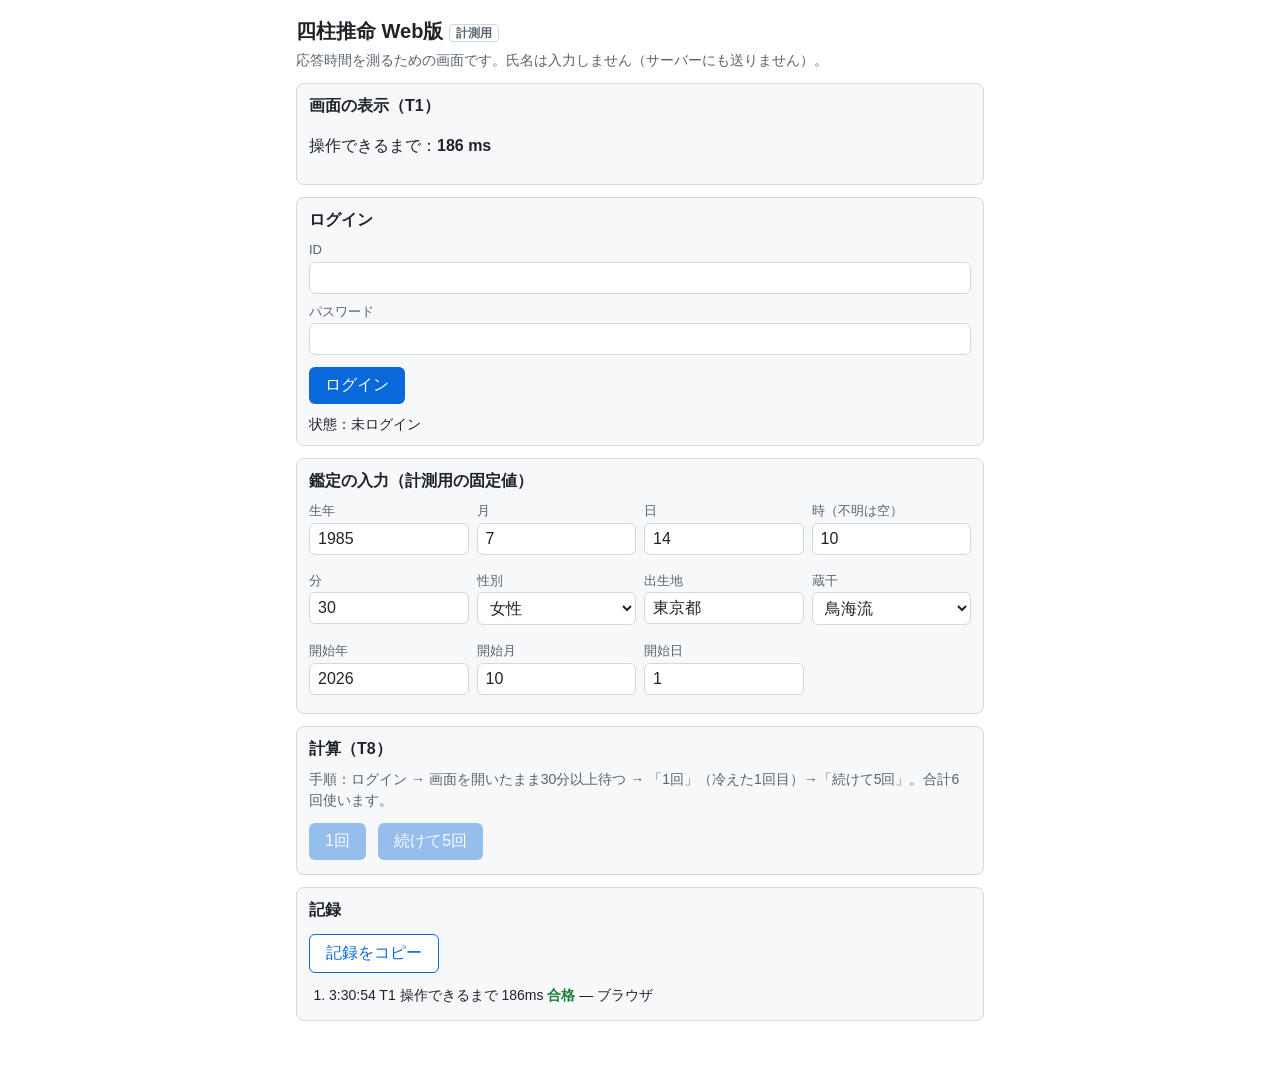
==== web/index.html @ f399d7e1 "web: web を更新（0da77be）" ====
<!DOCTYPE html>
<html lang="ja">
<head>
<meta charset="utf-8">
<meta name="viewport" content="width=device-width, initial-scale=1">
<meta name="apple-mobile-web-app-capable" content="yes">
<meta name="referrer" content="no-referrer">
<link rel="manifest" href="manifest.json">
<link rel="stylesheet" href="app.css">
<title>四柱推命 Web版（計測用）</title>
</head>
<body>
<main class="page">
  <h1 class="page-title">四柱推命 Web版 <span class="page-badge">計測用</span></h1>
  <p class="page-note">応答時間を測るための画面です。氏名は入力しません（サーバーにも送りません）。</p>

  <section class="card" aria-labelledby="ttlReady">
    <h2 id="ttlReady" class="card-title">画面の表示（T1）</h2>
    <p>操作できるまで：<strong id="outReadyTime">計測中…</strong></p>
  </section>

  <section class="card" aria-labelledby="ttlLogin">
    <h2 id="ttlLogin" class="card-title">ログイン</h2>
    <label class="field">ID<input id="inpLoginId" autocomplete="username" autocapitalize="off" spellcheck="false"></label>
    <label class="field">パスワード<input id="inpLoginPw" type="password" autocomplete="current-password"></label>
    <button id="btnLogin" class="btn" type="button">ログイン</button>
    <p class="status">状態：<span id="outSession">未ログイン</span></p>
  </section>

  <section class="card" aria-labelledby="ttlInput">
    <h2 id="ttlInput" class="card-title">鑑定の入力（計測用の固定値）</h2>
    <div class="grid">
      <label class="field">生年<input id="inpYear" inputmode="numeric"></label>
      <label class="field">月<input id="inpMonth" inputmode="numeric"></label>
      <label class="field">日<input id="inpDay" inputmode="numeric"></label>
      <label class="field">時（不明は空）<input id="inpHour" inputmode="numeric"></label>
      <label class="field">分<input id="inpMin" inputmode="numeric"></label>
      <label class="field">性別<select id="selSex"><option>女性</option><option>男性</option></select></label>
      <label class="field">出生地<input id="inpBirthPlace"></label>
      <label class="field">蔵干<select id="selZokanStyle"><option>鳥海流</option><option>黒川式</option></select></label>
      <label class="field">開始年<input id="inpStartYear" inputmode="numeric"></label>
      <label class="field">開始月<input id="inpStartMonth" inputmode="numeric"></label>
      <label class="field">開始日<input id="inpStartDay" inputmode="numeric"></label>
    </div>
  </section>

  <section class="card" aria-labelledby="ttlKantei">
    <h2 id="ttlKantei" class="card-title">計算（T8）</h2>
    <p class="hint">手順：ログイン → 画面を開いたまま30分以上待つ → 「1回」（冷えた1回目）→「続けて5回」。合計6回使います。</p>
    <button id="btnKanteiOnce" class="btn" type="button" disabled>1回</button>
    <button id="btnKanteiStreak" class="btn" type="button" disabled>続けて5回</button>
  </section>

  <section class="card" aria-labelledby="ttlRecords">
    <h2 id="ttlRecords" class="card-title">記録</h2>
    <button id="btnCopyRecords" class="btn btn-sub" type="button">記録をコピー</button>
    <ol id="outRecords" class="records"></ol>
  </section>
</main>
<script src="config.js"></script>
<script src="app.js"></script>
</body>
</html>
---- web/app.css ----
/* web/src/app.css — Web版 段階1（計測用の最小の画面）。スマホ縦を基準にする */
:root {
  --color-text: #1f2328;
  --color-sub: #59636e;
  --color-line: #d1d9e0;
  --color-bg: #ffffff;
  --color-card: #f6f8fa;
  --color-accent: #0969da;
  --color-ok: #1a7f37;
  --color-ng: #cf222e;
}
* { box-sizing: border-box; }
body {
  margin: 0;
  background: var(--color-bg);
  color: var(--color-text);
  font-family: -apple-system, "Hiragino Sans", "Noto Sans JP", sans-serif;
  font-size: 16px;
  line-height: 1.5;
}
.page { max-width: 720px; margin: 0 auto; padding: 12px 16px 40px; }
.page-title { font-size: 20px; margin: 4px 0 4px; }
.page-badge { font-size: 12px; color: var(--color-sub); border: 1px solid var(--color-line); border-radius: 4px; padding: 1px 6px; vertical-align: middle; }
.page-note, .hint { color: var(--color-sub); font-size: 14px; margin: 4px 0 8px; }
.card { background: var(--color-card); border: 1px solid var(--color-line); border-radius: 8px; padding: 10px 12px; margin: 12px 0; }
.card-title { font-size: 16px; margin: 0 0 8px; }
.grid { display: grid; grid-template-columns: repeat(auto-fill, minmax(140px, 1fr)); gap: 8px; }
.field { display: block; font-size: 13px; color: var(--color-sub); margin: 0 0 8px; }
/* iOS Safari は 16px 未満の入力欄でフォーカス時に拡大するため 16px にする */
.field input, .field select { display: block; width: 100%; font-size: 16px; padding: 6px 8px; margin-top: 2px; border: 1px solid var(--color-line); border-radius: 6px; background: #fff; color: var(--color-text); }
.btn { font-size: 16px; padding: 8px 16px; margin: 4px 8px 4px 0; border: 0; border-radius: 6px; background: var(--color-accent); color: #fff; }
.btn:disabled { opacity: 0.4; }
.btn-sub { background: #fff; color: var(--color-accent); border: 1px solid var(--color-accent); }
.status { margin: 6px 0 0; font-size: 14px; }
.records { padding-left: 20px; margin: 8px 0 0; font-size: 14px; word-break: break-word; }
.records li { margin: 4px 0; }
.is-ok { color: var(--color-ok); font-weight: bold; }
.is-ng { color: var(--color-ng); font-weight: bold; }
.is-note { color: var(--color-sub); font-weight: bold; }
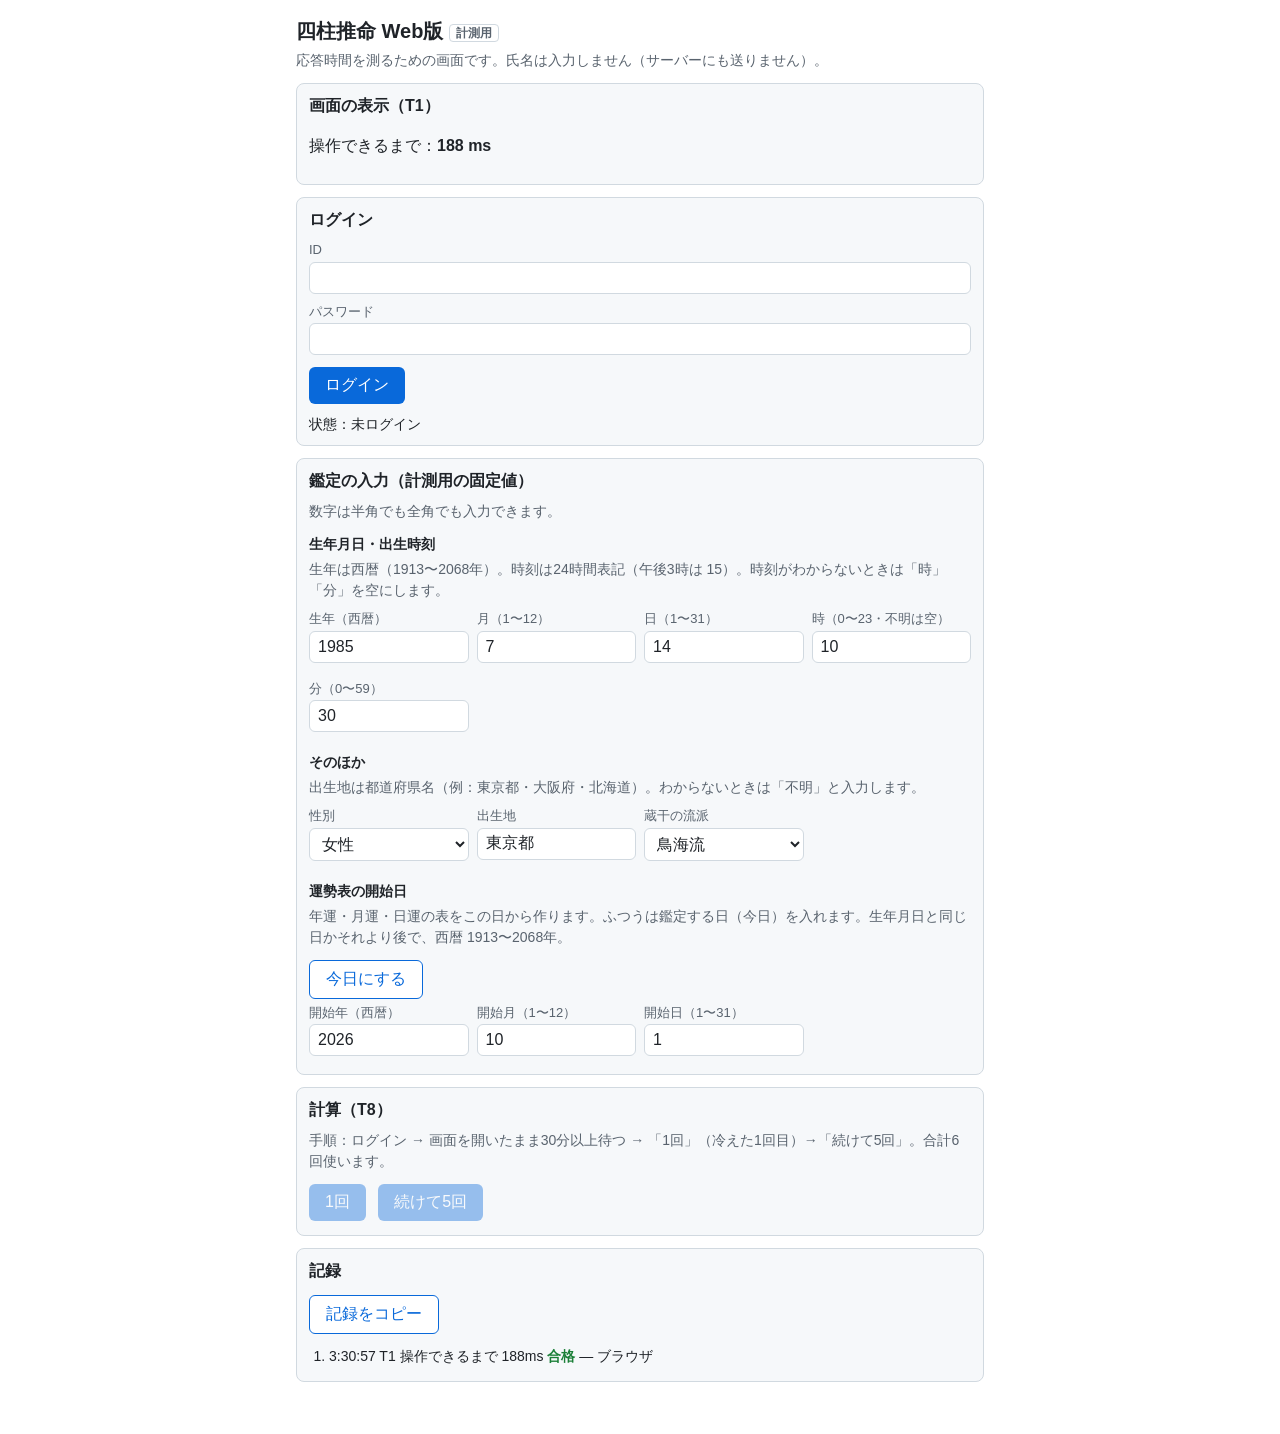
==== commit 778275d1: "web: web を更新（0903a44）" ====
--- a/web/index.html
+++ b/web/index.html
@@ -29,18 +29,30 @@
 
   <section class="card" aria-labelledby="ttlInput">
     <h2 id="ttlInput" class="card-title">鑑定の入力（計測用の固定値）</h2>
+    <p class="hint">数字は半角でも全角でも入力できます。</p>
+    <h3 class="group-title">生年月日・出生時刻</h3>
+    <p class="hint">生年は西暦（1913〜2068年）。時刻は24時間表記（午後3時は 15）。時刻がわからないときは「時」「分」を空にします。</p>
     <div class="grid">
-      <label class="field">生年<input id="inpYear" inputmode="numeric"></label>
-      <label class="field">月<input id="inpMonth" inputmode="numeric"></label>
-      <label class="field">日<input id="inpDay" inputmode="numeric"></label>
-      <label class="field">時（不明は空）<input id="inpHour" inputmode="numeric"></label>
-      <label class="field">分<input id="inpMin" inputmode="numeric"></label>
+      <label class="field">生年（西暦）<input id="inpYear" inputmode="numeric" placeholder="例 1985"></label>
+      <label class="field">月（1〜12）<input id="inpMonth" inputmode="numeric" placeholder="例 7"></label>
+      <label class="field">日（1〜31）<input id="inpDay" inputmode="numeric" placeholder="例 14"></label>
+      <label class="field">時（0〜23・不明は空）<input id="inpHour" inputmode="numeric" placeholder="例 15"></label>
+      <label class="field">分（0〜59）<input id="inpMin" inputmode="numeric" placeholder="例 30"></label>
+    </div>
+    <h3 class="group-title">そのほか</h3>
+    <p class="hint">出生地は都道府県名（例：東京都・大阪府・北海道）。わからないときは「不明」と入力します。</p>
+    <div class="grid">
       <label class="field">性別<select id="selSex"><option>女性</option><option>男性</option></select></label>
-      <label class="field">出生地<input id="inpBirthPlace"></label>
-      <label class="field">蔵干<select id="selZokanStyle"><option>鳥海流</option><option>黒川式</option></select></label>
-      <label class="field">開始年<input id="inpStartYear" inputmode="numeric"></label>
-      <label class="field">開始月<input id="inpStartMonth" inputmode="numeric"></label>
-      <label class="field">開始日<input id="inpStartDay" inputmode="numeric"></label>
+      <label class="field">出生地<input id="inpBirthPlace" placeholder="例 東京都"></label>
+      <label class="field">蔵干の流派<select id="selZokanStyle"><option>鳥海流</option><option>黒川式</option></select></label>
+    </div>
+    <h3 class="group-title">運勢表の開始日</h3>
+    <p class="hint">年運・月運・日運の表をこの日から作ります。ふつうは鑑定する日（今日）を入れます。生年月日と同じ日かそれより後で、西暦 1913〜2068年。</p>
+    <button id="btnStartToday" class="btn btn-sub" type="button">今日にする</button>
+    <div class="grid">
+      <label class="field">開始年（西暦）<input id="inpStartYear" inputmode="numeric" placeholder="例 2026"></label>
+      <label class="field">開始月（1〜12）<input id="inpStartMonth" inputmode="numeric" placeholder="例 10"></label>
+      <label class="field">開始日（1〜31）<input id="inpStartDay" inputmode="numeric" placeholder="例 1"></label>
     </div>
   </section>
 
--- a/web/app.css
+++ b/web/app.css
@@ -24,6 +24,7 @@
 .page-note, .hint { color: var(--color-sub); font-size: 14px; margin: 4px 0 8px; }
 .card { background: var(--color-card); border: 1px solid var(--color-line); border-radius: 8px; padding: 10px 12px; margin: 12px 0; }
 .card-title { font-size: 16px; margin: 0 0 8px; }
+.group-title { font-size: 14px; margin: 12px 0 2px; }
 .grid { display: grid; grid-template-columns: repeat(auto-fill, minmax(140px, 1fr)); gap: 8px; }
 .field { display: block; font-size: 13px; color: var(--color-sub); margin: 0 0 8px; }
 /* iOS Safari は 16px 未満の入力欄でフォーカス時に拡大するため 16px にする */
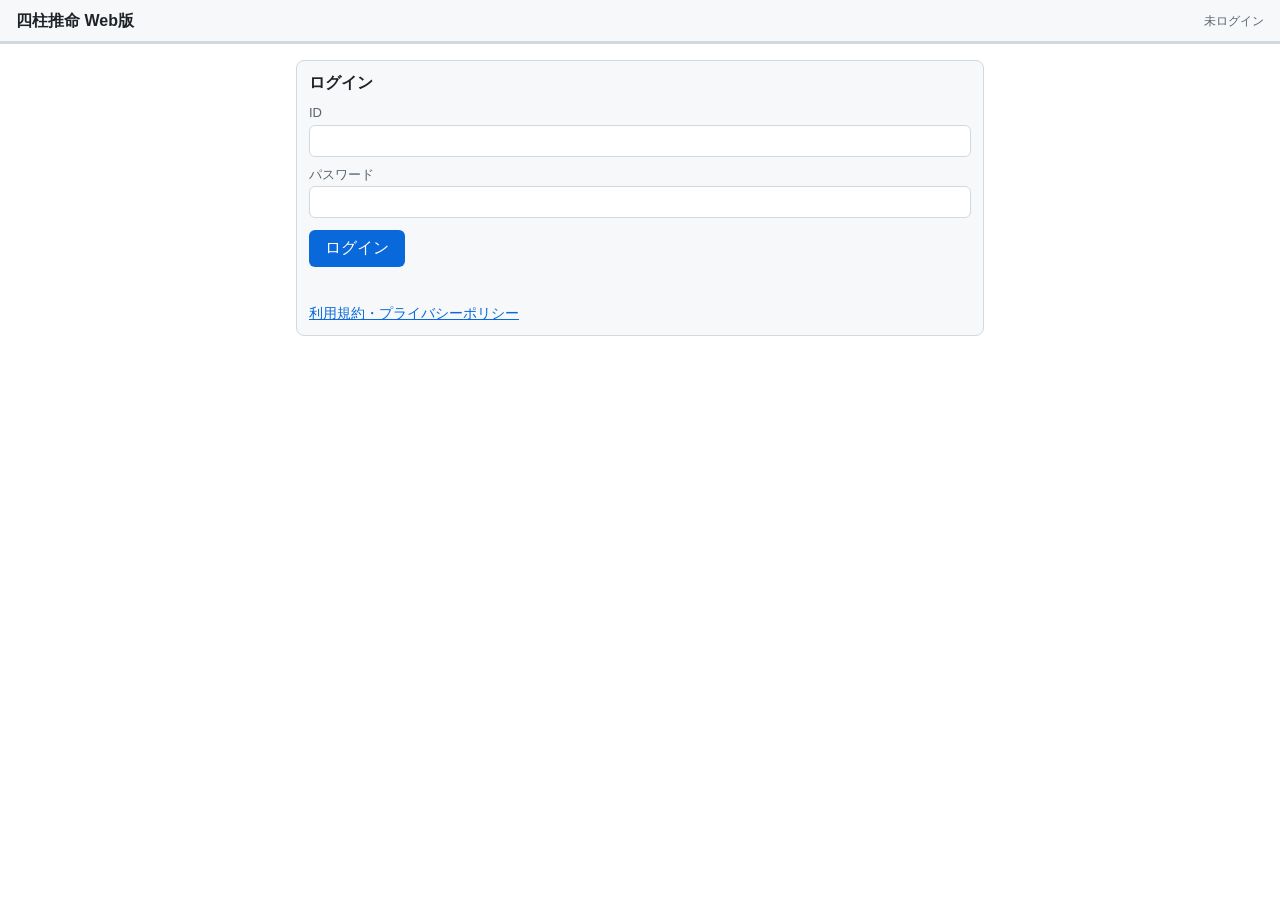
==== commit c62bf7e1: "web: web を更新（1edc582）" ====
--- a/web/index.html
+++ b/web/index.html
@@ -7,69 +7,283 @@
 <meta name="referrer" content="no-referrer">
 <link rel="manifest" href="manifest.json">
 <link rel="stylesheet" href="app.css">
-<title>四柱推命 Web版（計測用）</title>
+<title>四柱推命 Web版（試作）</title>
 </head>
 <body>
+<!-- 画面の構成（docs/web-screen-plan.md §4 の「画面の構成」）：ログイン → メニュー →（鑑定する／設定）。
+     1つのページの中で画面（data-screen）を1つずつ出し、ページ内の印（#menu など）で切り替える（ブラウザの戻るで行き来できる） -->
+<header class="app-bar">
+  <a id="lnkMenu" class="app-bar-back" href="#menu" hidden>‹ メニュー</a>
+  <span class="app-bar-title">四柱推命 Web版</span>
+  <span id="outSession" class="app-bar-status">未ログイン</span>
+</header>
 <main class="page">
-  <h1 class="page-title">四柱推命 Web版 <span class="page-badge">計測用</span></h1>
-  <p class="page-note">応答時間を測るための画面です。氏名は入力しません（サーバーにも送りません）。</p>
-
-  <section class="card" aria-labelledby="ttlReady">
-    <h2 id="ttlReady" class="card-title">画面の表示（T1）</h2>
-    <p>操作できるまで：<strong id="outReadyTime">計測中…</strong></p>
-  </section>
-
-  <section class="card" aria-labelledby="ttlLogin">
-    <h2 id="ttlLogin" class="card-title">ログイン</h2>
-    <label class="field">ID<input id="inpLoginId" autocomplete="username" autocapitalize="off" spellcheck="false"></label>
-    <label class="field">パスワード<input id="inpLoginPw" type="password" autocomplete="current-password"></label>
-    <button id="btnLogin" class="btn" type="button">ログイン</button>
-    <p class="status">状態：<span id="outSession">未ログイン</span></p>
-  </section>
-
-  <section class="card" aria-labelledby="ttlInput">
-    <h2 id="ttlInput" class="card-title">鑑定の入力（計測用の固定値）</h2>
-    <p class="hint">数字は半角でも全角でも入力できます。</p>
-    <h3 class="group-title">生年月日・出生時刻</h3>
-    <p class="hint">生年は西暦（1913〜2068年）。時刻は24時間表記（午後3時は 15）。時刻がわからないときは「時」「分」を空にします。</p>
-    <div class="grid">
-      <label class="field">生年（西暦）<input id="inpYear" inputmode="numeric" placeholder="例 1985"></label>
-      <label class="field">月（1〜12）<input id="inpMonth" inputmode="numeric" placeholder="例 7"></label>
-      <label class="field">日（1〜31）<input id="inpDay" inputmode="numeric" placeholder="例 14"></label>
-      <label class="field">時（0〜23・不明は空）<input id="inpHour" inputmode="numeric" placeholder="例 15"></label>
-      <label class="field">分（0〜59）<input id="inpMin" inputmode="numeric" placeholder="例 30"></label>
-    </div>
-    <h3 class="group-title">そのほか</h3>
-    <p class="hint">出生地は都道府県名（例：東京都・大阪府・北海道）。わからないときは「不明」と入力します。</p>
-    <div class="grid">
-      <label class="field">性別<select id="selSex"><option>女性</option><option>男性</option></select></label>
-      <label class="field">出生地<input id="inpBirthPlace" placeholder="例 東京都"></label>
-      <label class="field">蔵干の流派<select id="selZokanStyle"><option>鳥海流</option><option>黒川式</option></select></label>
-    </div>
-    <h3 class="group-title">運勢表の開始日</h3>
-    <p class="hint">年運・月運・日運の表をこの日から作ります。ふつうは鑑定する日（今日）を入れます。生年月日と同じ日かそれより後で、西暦 1913〜2068年。</p>
-    <button id="btnStartToday" class="btn btn-sub" type="button">今日にする</button>
-    <div class="grid">
-      <label class="field">開始年（西暦）<input id="inpStartYear" inputmode="numeric" placeholder="例 2026"></label>
-      <label class="field">開始月（1〜12）<input id="inpStartMonth" inputmode="numeric" placeholder="例 10"></label>
-      <label class="field">開始日（1〜31）<input id="inpStartDay" inputmode="numeric" placeholder="例 1"></label>
-    </div>
-  </section>
-
-  <section class="card" aria-labelledby="ttlKantei">
-    <h2 id="ttlKantei" class="card-title">計算（T8）</h2>
-    <p class="hint">手順：ログイン → 画面を開いたまま30分以上待つ → 「1回」（冷えた1回目）→「続けて5回」。合計6回使います。</p>
-    <button id="btnKanteiOnce" class="btn" type="button" disabled>1回</button>
-    <button id="btnKanteiStreak" class="btn" type="button" disabled>続けて5回</button>
-  </section>
-
-  <section class="card" aria-labelledby="ttlRecords">
-    <h2 id="ttlRecords" class="card-title">記録</h2>
-    <button id="btnCopyRecords" class="btn btn-sub" type="button">記録をコピー</button>
-    <ol id="outRecords" class="records"></ol>
+
+  <!-- ログイン（ログインしていないときは、どの画面を開いてもここを出す） -->
+  <section id="scrLogin" class="screen" data-screen="login" aria-labelledby="ttlLogin">
+    <div class="card">
+      <h2 id="ttlLogin" class="card-title">ログイン</h2>
+      <label class="field">ID<input id="inpLoginId" autocomplete="username" autocapitalize="off" spellcheck="false"></label>
+      <label class="field">パスワード<input id="inpLoginPw" type="password" autocomplete="current-password"></label>
+      <button id="btnLogin" class="btn" type="button">ログイン</button>
+      <button id="btnLoginBack" class="btn btn-sub" type="button" hidden>鑑定の画面に戻る</button>
+      <p id="outLoginMessage" class="message" role="status" aria-live="polite"></p>
+      <a class="link-terms" href="#terms">利用規約・プライバシーポリシー</a>
+    </div>
+  </section>
+
+  <!-- 同意（ログインした ID が、いまの版の利用規約・プライバシーポリシーに同意していないときに出す。印では開かない） -->
+  <section id="scrAgree" class="screen" data-screen="agree" aria-labelledby="ttlAgree" hidden>
+    <div class="card">
+      <h2 id="ttlAgree" class="card-title">利用規約とプライバシーポリシー</h2>
+      <p class="hint">はじめてお使いになるとき（または内容を改めたとき）は、全文をお読みいただき、いちばん下の「同意する」を押してください。同意いただくまで鑑定はできません。</p>
+      <div id="outAgreeTerms"></div>
+      <div class="agree-actions">
+        <button id="btnAgree" class="btn" type="button">同意する</button>
+        <button id="btnAgreeDecline" class="btn btn-sub" type="button">同意しない（ログインをやめる）</button>
+        <p id="outAgreeMessage" class="message" role="status" aria-live="polite"></p>
+      </div>
+    </div>
+  </section>
+
+  <!-- メニュー -->
+  <section id="scrMenu" class="screen" data-screen="menu" aria-labelledby="ttlMenu" hidden>
+    <h2 id="ttlMenu" class="screen-title">メニュー</h2>
+    <nav class="menu" aria-label="メニュー">
+      <a class="menu-item" href="#kantei"><span class="menu-item-title">鑑定する</span><span class="menu-item-note">入力 → 計算結果 → 鑑定書 → 送る・印刷</span><span class="menu-item-detail">お客さまの氏名・生年月日・出生時刻などを入れると、命式・大運〜日運の表と鑑定書（第1〜8章）ができます。鑑定書の文を直して、相手には PDF で送り、自分用の記録も残せます。</span></a>
+      <a class="menu-item" href="#settings"><span class="menu-item-title">設定</span><span class="menu-item-note">デザインを変える・マニュアル</span><span class="menu-item-detail">鑑定書と画面に出す屋号・ロゴ・色・書体を決めます。使い方の説明もここにあります。</span></a>
+    </nav>
+    <section id="secDraft" class="card" aria-labelledby="ttlDraft" hidden>
+      <h3 id="ttlDraft" class="card-title">作業中の鑑定</h3>
+      <p id="outDraftStatus" class="status"></p>
+      <button id="btnDraftOpen" class="btn" type="button" hidden>開く</button>
+      <button id="btnDraftResume" class="btn" type="button" hidden>続きから</button>
+      <button id="btnDraftClear" class="btn btn-sub" type="button" hidden>作業中の鑑定を消す</button>
+      <p id="outDraftMessage" class="message" role="status" aria-live="polite"></p>
+      <ol id="outDraftRecordParts" class="record-parts"></ol>
+      <p class="hint">最後に扱った鑑定1件は、消すまでこの端末に残ります（ほかの端末・サーバーには残りません）。長く空けるときは、先に「自分用の記録を残す」で記録を送っておいてください（Safari が端末の保存を消すことがあります）。</p>
+    </section>
+  </section>
+
+  <!-- 鑑定する：1ページを上から下へ（入力 → 計算結果 → 鑑定書 → 送る・印刷）。上の目次で同じページの中を移動する -->
+  <section id="scrKantei" class="screen" data-screen="kantei" aria-labelledby="ttlKanteiScreen" hidden>
+    <h2 id="ttlKanteiScreen" class="screen-title">鑑定する</h2>
+    <nav id="navToc" class="toc" aria-label="このページの目次" hidden>
+      <button class="toc-item" type="button" data-scroll-to="secInput">入力</button>
+      <span class="toc-sep" aria-hidden="true"></span>
+      <button class="toc-item toc-calc" type="button" data-scroll-to="ttlMeishiki">命式詳細</button>
+      <button class="toc-item toc-calc" type="button" data-scroll-to="ttlTaiun">大運表</button>
+      <button class="toc-item toc-calc" type="button" data-scroll-to="ttlNenun">年運表</button>
+      <button class="toc-item toc-calc" type="button" data-scroll-to="ttlGetsuun">月運表</button>
+      <button class="toc-item toc-calc" type="button" data-scroll-to="ttlNichiun">日運表</button>
+      <span class="toc-sep" aria-hidden="true"></span>
+      <button class="toc-item toc-report" type="button" data-scroll-to="secReport">鑑定書</button>
+      <span class="toc-sep" aria-hidden="true"></span>
+      <button class="toc-item" type="button" data-scroll-to="secSend">送る・印刷</button>
+    </nav>
+
+    <section id="secInput" class="card" aria-labelledby="ttlInput">
+      <h3 id="ttlInput" class="card-title">入力</h3>
+      <label class="field">氏名（画面の表示だけに使い、サーバーには送りません）<input id="inpName" autocomplete="off" placeholder="例 山田 花子"></label>
+      <h4 class="group-title">生年月日・出生時刻</h4>
+      <p class="hint">生年は西暦（1913〜2068年）で、数字は半角でも全角でも入れられます。時刻は24時間表記（午後3時は 15時）。時刻がわからないときは「時」「分」を「不明」にします。</p>
+      <div class="grid">
+        <label class="field">生年（西暦）<input id="inpYear" inputmode="numeric" placeholder="例 1985"></label>
+        <label class="field">月<select id="inpMonth" data-range="1-12" data-unit="月"></select></label>
+        <label class="field">日<select id="inpDay" data-range="1-31" data-unit="日"></select></label>
+      </div>
+      <div class="grid grid-time">
+        <label class="field">時<select id="inpHour" data-range="0-23" data-unit="時" data-unknown="不明"></select></label>
+        <label class="field">分<select id="inpMin" data-range="0-59" data-unit="分" data-unknown="不明"></select></label>
+      </div>
+      <h4 class="group-title">そのほか</h4>
+      <p class="hint">出生地は都道府県名（例：東京都・大阪府・北海道）。わからないときは「不明」と入力します。</p>
+      <div class="grid">
+        <label class="field">性別<select id="selSex"><option>女性</option><option>男性</option></select></label>
+        <label class="field">出生地<input id="inpBirthPlace" placeholder="例 東京都"></label>
+        <label class="field">蔵干の流派<select id="selZokanStyle"><option>鳥海流</option><option>黒川式</option></select></label>
+      </div>
+      <h4 class="group-title">運勢表の開始日</h4>
+      <p class="hint">年運・月運・日運の表をこの日から作ります。ふつうは鑑定する日（今日）を入れます。生年月日と同じ日かそれより後で、西暦 1913〜2068年。</p>
+      <button id="btnStartToday" class="btn btn-sub" type="button">今日にする</button>
+      <div class="grid">
+        <label class="field">開始年（西暦）<input id="inpStartYear" inputmode="numeric" placeholder="例 2026"></label>
+        <label class="field">開始月<select id="inpStartMonth" data-range="1-12" data-unit="月"></select></label>
+        <label class="field">開始日<select id="inpStartDay" data-range="1-31" data-unit="日"></select></label>
+      </div>
+      <button id="btnKanteiOnce" class="btn btn-main" type="button" disabled>鑑定する</button>
+      <p id="outKanteiMessage" class="message" role="status" aria-live="polite"></p>
+      <p id="outReloginNote" class="message is-ng" hidden>ログインの期限が切れました。鑑定するには、ログインし直してください（画面の結果はそのまま残ります）。
+        <button id="btnRelogin" class="btn btn-sub" type="button">ログインし直す</button></p>
+    </section>
+
+    <!-- 鑑定結果：計算結果（表の見た目）と鑑定書（紙の見た目）を分ける。鑑定書だけ送ることもあるため（2026-10-21） -->
+    <div id="secResult" class="result-area" hidden>
+    <section id="secCalc" class="card zone-calc" aria-labelledby="ttlResult">
+      <h3 id="ttlResult" class="zone-title">計算結果</h3>
+      <div id="outInfo" class="result"></div>
+      <h3 id="ttlMeishiki" class="result-group-title">命式詳細</h3>
+      <div id="outMeishiki" class="result"></div>
+      <div class="fortune-group">
+        <h3 id="ttlTaiun" class="result-group-title">大運表</h3>
+        <div id="outTaiun" class="result"></div>
+      </div>
+      <div class="fortune-group">
+        <h3 id="ttlNenun" class="result-group-title">年運表</h3>
+        <div id="outNenun" class="result"></div>
+      </div>
+      <div class="fortune-group">
+        <h3 id="ttlGetsuun" class="result-group-title">月運表</h3>
+        <div id="outGetsuun" class="result"></div>
+      </div>
+      <div class="fortune-group">
+        <h3 id="ttlNichiun" class="result-group-title">日運表</h3>
+        <div id="outNichiun" class="result"></div>
+      </div>
+    </section>
+
+    <section id="secReport" class="zone-report" aria-labelledby="ttlReport">
+      <div id="outBrandBar" class="brand-bar" hidden><img id="imgBrandBarLogo" class="brand-bar-logo" alt="" hidden><span id="outBrandBarName" class="brand-bar-name"></span></div>
+      <h3 id="ttlReport" class="report-title">鑑定書</h3>
+      <p id="outReportCount" class="report-count"></p>
+      <p class="hint result-hint">各文の下の「書き直す」で直せます。直した文には「原文を見る」（元の文を並べて見る）と「原文に戻す」が出ます。送る・印刷には直した後の文が載ります。</p>
+      <div id="outReport" class="result"></div>
+      <p id="outReportCountEnd" class="report-count-end"></p>
+    </section>
+    </div>
+
+    <section id="secSend" class="card" aria-labelledby="ttlSend" hidden>
+      <h3 id="ttlSend" class="card-title">送る・印刷</h3>
+      <p class="hint">ここでは次の3つをします。</p>
+      <ol class="hint send-steps">
+        <li>相手に渡す項目を選ぶ</li>
+        <li>相手に渡す（PDF を作って送る、または印刷する）</li>
+        <li>自分用の記録を残す（メモを付けて、自分宛てに送る）</li>
+      </ol>
+
+      <h4 class="group-title">① 相手に渡す項目を選ぶ</h4>
+      <p class="hint">チェックした項目だけが、相手に渡す PDF・印刷に入ります（本文の各項目の「閉じる」と同じです。鑑定情報は外せません）。</p>
+      <button id="btnReportOnly" class="btn btn-sub" type="button">鑑定書だけにする</button>
+      <div id="outSendItems" class="send-groups"></div>
+
+      <h4 class="group-title">② 相手に渡す</h4>
+      <p class="hint">PDF を作って送るか、印刷して渡します。PDF を作ると「共有する」（スマホの共有画面で LINE・メールなどを選ぶ）と「保存する」（端末にファイルを残す）が出ます。</p>
+      <button id="btnMakeFiles" class="btn" type="button">相手に渡す PDF を作る</button>
+      <button id="btnCancelMake" class="btn btn-sub" type="button" hidden>やめる</button>
+      <p id="outMakeMessage" class="message" role="status" aria-live="polite"></p>
+      <button id="btnShareFiles" class="btn" type="button" hidden>共有する</button>
+      <ul id="outDownloadLinks" class="download-links" hidden></ul>
+      <button id="btnMarkSent" class="btn btn-sub" type="button" hidden>相手に送った</button>
+      <p id="outSentStatus" class="status"></p>
+      <p class="hint">印刷：相手に渡す PDF と同じ項目を印刷します（メモは入りません）。</p>
+      <button id="btnPrint" class="btn btn-sub" type="button">印刷する</button>
+
+      <h4 class="group-title">③ 自分用の記録を残す</h4>
+      <p class="hint">鑑定の全文を、LINE・メールで自分宛てに送っておけます。あとで氏名や生年月日で検索して使えます。</p>
+      <label class="field">メモ（鑑定書の PDF・印刷には入りません。記録の最後にだけ入ります）<textarea id="inpMemo" rows="4"></textarea></label>
+      <p class="hint">送り方を選ぶと、送る文章が下に出ます。</p>
+      <button id="btnMakeRecord" class="btn" type="button">LINE で送る（数通に分ける）</button>
+      <button id="btnMakeRecordMail" class="btn" type="button">メールで送る（1通にまとめる）</button>
+      <p id="outRecordMessage" class="message" role="status" aria-live="polite"></p>
+      <ol id="outRecordParts" class="record-parts"></ol>
+      <button id="btnClearWorkAfterRecord" class="btn btn-sub" type="button" hidden>この鑑定を端末から消す</button>
+    </section>
+  </section>
+
+  <!-- 設定 -->
+  <section id="scrSettings" class="screen" data-screen="settings" aria-labelledby="ttlSettings" hidden>
+    <h2 id="ttlSettings" class="screen-title">設定</h2>
+    <nav class="menu" aria-label="設定">
+      <a class="menu-item" href="#design"><span class="menu-item-title">デザインを変える</span><span class="menu-item-note">屋号・ロゴ・色・書体</span><span class="menu-item-detail">相手に送る鑑定書（PDF）の各ページの上と、画面の鑑定書に出す屋号・ロゴと、見出しの色を決めます。見本を見ながら選べます。</span></a>
+      <a class="menu-item" href="#manual"><span class="menu-item-title">マニュアル</span><span class="menu-item-note">使い方の説明</span><span class="menu-item-detail">鑑定のしかた、鑑定書の直し方、相手への送り方、自分用の記録の残し方を説明します。</span></a>
+      <a class="menu-item" href="#terms"><span class="menu-item-title">利用規約・プライバシーポリシー</span><span class="menu-item-note">同意いただいた内容</span><span class="menu-item-detail">ご利用の条件と、当方が記録する情報・記録しない情報を、いつでも読み返せます。</span></a>
+    </nav>
+  </section>
+
+  <!-- デザインを変える（屋号・ロゴ・色。この端末だけの設定） -->
+  <section id="scrDesign" class="screen" data-screen="design" aria-labelledby="ttlBrand" hidden>
+    <section id="secBrand" class="card">
+      <h2 id="ttlBrand" class="card-title">デザインを変える（屋号・ロゴ・色・書体）</h2>
+      <p class="hint">相手に送る鑑定書（PDF）の各ページの上と、画面の鑑定書・印刷の上に出します。色は画面の上の帯・見出し・表の見出しと、鑑定書の見出しに使います。この端末（ブラウザ）にだけ残り、サーバーには送りません。</p>
+      <div class="brand-sample" aria-label="見本">
+        <p class="brand-sample-label">見本（いまの設定）</p>
+        <div class="brand-sample-paper">
+          <div class="brand-sample-head"><img id="imgBrandSampleLogo" class="brand-sample-logo" alt="" hidden><span id="outBrandSampleName" class="brand-sample-name"></span><span class="brand-sample-right">（お客さまの氏名）様　鑑定日</span></div>
+          <p class="brand-sample-title">第1章｜性格と才能</p>
+          <table class="result-table brand-sample-table"><thead><tr><th>主項目</th><th>診断結果</th></tr></thead><tbody><tr><th>日干</th><td>甲</td></tr></tbody></table>
+        </div>
+      </div>
+      <label class="field">屋号（40字まで）<input id="inpBrandName" autocomplete="off" maxlength="40" placeholder="例 星読みサロン"></label>
+      <label class="field">屋号の書体<select id="selBrandFont"></select></label>
+      <label class="field">ロゴの画像（写真・画像から選べます）<input id="inpBrandLogo" type="file" accept="image/*"></label>
+      <p class="hint">横長の画像が見やすく、横 600 × 縦 240 ピクセル程度が目安です（大きい画像は自動で縮めます）。PNG・JPEG・HEIC（iPhone の写真）などが使えます。</p>
+      <img id="imgBrandLogoPreview" class="brand-logo-preview" alt="いまのロゴ" hidden>
+      <button id="btnBrandLogoClear" class="btn btn-sub" type="button" hidden>ロゴを削除する</button>
+      <label class="field">色<select id="selBrandColor"></select></label>
+      <p id="outBrandMessage" class="message" role="status" aria-live="polite"></p>
+    </section>
+  </section>
+
+  <!-- マニュアル（下書き。あとで直す） -->
+  <section id="scrManual" class="screen" data-screen="manual" aria-labelledby="ttlManual" hidden>
+    <article class="card manual">
+      <h2 id="ttlManual" class="card-title">マニュアル</h2>
+      <h3>1. 鑑定する</h3>
+      <p>メニューの「鑑定する」を開き、生年月日・出生時刻・性別・出生地・蔵干の流派・運勢表の開始日を入れて「鑑定する」を押します。開始日はふつう鑑定する日（「今日にする」で入ります）です。氏名は画面と鑑定書に出すだけで、サーバーには送りません。</p>
+      <p>結果は同じページの下に、命式詳細・大運表・年運表・月運表・日運表・鑑定書（第1〜8章）の順に並びます。上の目次を押すと、その場所へ移ります。</p>
+      <h3>2. 鑑定書を整える</h3>
+      <p>相手に見せない項目は、ページの下の「送る・印刷」の「① 相手に渡す項目を選ぶ」でまとめて外せます（「鑑定書だけにする」もあります）。本文の各項目の「閉じる」でも外せます。鑑定書の文は「書き直す」で直せます。「原文を見る」で元の文を並べて見られ、「原文に戻す」で元に戻ります。各文の字数と、鑑定書の字数（項目・鑑定文・合計。項目名と見出しは数えません）が出ます。鑑定書の最後にも字数が載り、印刷・PDF にも入ります。</p>
+      <h3>3. 送る・印刷</h3>
+      <p>ページのいちばん下の「送る・印刷」は、① 相手に渡す項目を選ぶ、② 相手に渡す、③ 自分用の記録を残す、の順です。②では「相手に渡す PDF を作る」を押し、「共有する」（LINE・メールなど）か「保存する」で相手に送ります。同じ項目を印刷することもできます。送ったら「相手に送った」を押すと、その時点の控えが残ります。「自分用の記録を残す」では、鑑定の全文とメモを LINE・メールで自分宛てに送れます（LINE は数通に分け、メールは1通にまとめます）。相手に送らない項目には【相手に送らない項目】の印が付きます。メモは記録にだけ入り、相手には送りません。</p>
+      <h3>4. 作業中の鑑定（続きから）</h3>
+      <p>最後に扱った鑑定1件は、消すまでこの端末に残ります。画面を閉じても、メニューの「作業中の鑑定」の「続きから」で、閉じた項目・書き直し・メモ・控えごと再開できます。新しく鑑定すると置き換わります（先に確かめます）。顧客の一覧や鑑定の履歴はアプリに残らないため、記録は「自分用の記録を残す」で残してください。</p>
+      <h3>5. 複数の画面（タブ）で使うとき</h3>
+      <p>画面（タブ）を何枚開いても使えます。端末に残る作業中の鑑定は1件だけのため、別の画面で新しく鑑定すると、前の画面の鑑定は端末に残らなくなります（その画面にそう出ます）。続けるときは先に「自分用の記録を残す」で記録を送ってください。</p>
+      <h3>6. デザインを変える</h3>
+      <p>「設定」の「デザインを変える」で、屋号・ロゴ・色・書体を決めます。見本で見た目を確かめられます。鑑定書の各ページと画面の鑑定書に出ます。設定はこの端末にだけ残ります。</p>
+      <h3>7. ログイン</h3>
+      <p>ログインは画面を開くたびに必要です（パスワードは端末に残しません）。途中で期限が切れても画面の結果は消えません。「ログインし直す」で続けられます。初めてログインしたときと、利用規約・プライバシーポリシーを改めたときは、全文をお読みいただき「同意する」を押してください（同意するまで鑑定はできません）。規約・ポリシーは「設定」とログインの画面からいつでも読めます。</p>
+    </article>
+  </section>
+
+  <!-- 利用規約・プライバシーポリシー（ログインの前でも読める。ログイン画面と「設定」から開く） -->
+  <section id="scrTerms" class="screen" data-screen="terms" aria-labelledby="ttlTerms" hidden>
+    <div class="card">
+      <h2 id="ttlTerms" class="card-title">利用規約・プライバシーポリシー</h2>
+      <div id="outTermsDoc"></div>
+    </div>
+  </section>
+
+  <!-- 計測（公開前の確認用。メニューには出さない。ページの印 #measure で開く） -->
+  <section id="scrMeasure" class="screen" data-screen="measure" aria-labelledby="ttlMeasure" hidden>
+    <section class="card">
+      <h2 id="ttlMeasure" class="card-title">計測（公開前の確認用）</h2>
+      <p>画面の表示（T1）・操作できるまで：<strong id="outReadyTime">計測中…</strong></p>
+      <p class="hint">T8 の手順：ログイン → 画面を開いたまま30分以上待つ → 「鑑定する」（冷えた1回目）→「続けて5回」。合計6回使います。結果は「鑑定する」の画面に出ます。</p>
+      <button id="btnKanteiStreak" class="btn" type="button" disabled>続けて5回</button>
+      <button id="btnCopyRecords" class="btn btn-sub" type="button">記録をコピー</button>
+      <ol id="outRecords" class="records"></ol>
+    </section>
   </section>
 </main>
 <script src="config.js"></script>
+<script src="data_table.js"></script>
+<script src="view_common.js"></script>
+<script src="view_meishiki.js"></script>
+<script src="view_chart.js"></script>
+<script src="view_fortune.js"></script>
+<script src="view_report.js"></script>
+<script src="view_result.js"></script>
+<script src="text_edit.js"></script>
+<script src="record_text.js"></script>
+<script src="work_draft.js"></script>
+<script src="brand.js"></script>
+<script src="terms.js"></script>
+<script src="pdf_layout.js"></script>
+<script src="pdf_draw.js"></script>
+<script src="pdf_writer.js"></script>
+<script src="pdf_document.js"></script>
+<script src="send_panel.js"></script>
 <script src="app.js"></script>
 </body>
 </html>
--- a/web/app.css
+++ b/web/app.css
@@ -1,4 +1,4 @@
-/* web/src/app.css — Web版 段階1（計測用の最小の画面）。スマホ縦を基準にする */
+/* web/src/app.css — Web版の画面。スマホ縦を基準にし、広い画面では表を広げて見せる */
 :root {
   --color-text: #1f2328;
   --color-sub: #59636e;
@@ -8,6 +8,11 @@
   --color-accent: #0969da;
   --color-ok: #1a7f37;
   --color-ng: #cf222e;
+  --color-paper: #ffffff;
+  --color-paper-line: #e6e1d6;
+  --color-closed-bg: #fff6e0;
+  --color-closed-line: #d4a72c;
+  --font-report: "Hiragino Mincho ProN", "Yu Mincho", "YuMincho", "Noto Serif JP", serif;
 }
 * { box-sizing: border-box; }
 body {
@@ -18,23 +23,203 @@
   font-size: 16px;
   line-height: 1.5;
 }
-.page { max-width: 720px; margin: 0 auto; padding: 12px 16px 40px; }
-.page-title { font-size: 20px; margin: 4px 0 4px; }
-.page-badge { font-size: 12px; color: var(--color-sub); border: 1px solid var(--color-line); border-radius: 4px; padding: 1px 6px; vertical-align: middle; }
-.page-note, .hint { color: var(--color-sub); font-size: 14px; margin: 4px 0 8px; }
+.page { max-width: 720px; margin: 0 auto; padding: 4px 16px 40px; }
+.hint { color: var(--color-sub); font-size: 14px; margin: 4px 0 8px; }
+/* 画面の上の帯（どの画面にも出す。メニューへ戻る・ログインの状態）。色を決めたら帯をその色で塗る */
+.app-bar { position: sticky; top: env(safe-area-inset-top, 0px); z-index: 10; display: flex; align-items: center; gap: 8px; height: 44px; padding: 0 16px; white-space: nowrap; background: var(--color-card); border-bottom: 3px solid var(--color-brand, var(--color-line)); }
+.app-bar-back { flex: none; font-size: 15px; color: var(--color-accent); text-decoration: none; padding: 4px 8px 4px 0; }
+.app-bar-back[hidden] { display: none; }
+.app-bar-title { flex: 1; font-weight: bold; font-size: 16px; min-width: 0; overflow: hidden; text-overflow: ellipsis; }
+.app-bar-status { flex: 0 1 auto; font-size: 12px; color: var(--color-sub); text-align: right; min-width: 0; overflow: hidden; text-overflow: ellipsis; }
+html[data-brand-color] .app-bar { background: var(--color-brand); border-bottom-color: var(--color-brand); }
+html[data-brand-color] .app-bar-title, html[data-brand-color] .app-bar-back, html[data-brand-color] .app-bar-status { color: #fff; }
+/* 画面（1つずつ出す） */
+.screen[hidden] { display: none; }
+.screen-title { font-size: 20px; margin: 12px 0 4px; color: var(--color-brand, var(--color-text)); }
+/* メニュー：大きめの押す場所を縦に並べる */
+.menu { display: grid; gap: 8px; margin: 12px 0; }
+.menu-item { display: block; padding: 14px 16px; background: #fff; border: 1px solid var(--color-line); border-left: 6px solid var(--color-brand, var(--color-accent)); border-radius: 8px; color: var(--color-text); text-decoration: none; }
+.menu-item-title { display: block; font-size: 18px; font-weight: bold; }
+.menu-item-note { display: block; font-size: 13px; color: var(--color-sub); margin-top: 2px; }
+/* 「鑑定する」の目次（上の帯の下に止める。押すと同じページの中を移る） */
+.toc { position: sticky; top: calc(47px + env(safe-area-inset-top, 0px));   /* 上の帯（44px＋線 3px）の下 */
+   z-index: 9; display: flex; gap: 4px; overflow-x: auto; -webkit-overflow-scrolling: touch; margin: 8px -16px; padding: 6px 16px; background: var(--color-bg); border-bottom: 1px solid var(--color-line); }
+.toc[hidden] { display: none; }
+.toc-sep { flex: none; width: 1px; margin: 4px 2px; background: var(--color-line); }
+.toc-item.toc-report { background: var(--color-brand, var(--color-accent)); color: #fff; }
+.toc-item { flex: none; font-size: 13px; padding: 4px 10px; border: 1px solid var(--color-brand, var(--color-accent)); border-radius: 14px; background: #fff; color: var(--color-brand, var(--color-accent)); }
+#scrKantei .card, .result-group-title { scroll-margin-top: 100px; }   /* 目次で移ったとき、上の帯と目次に隠れない */
 .card { background: var(--color-card); border: 1px solid var(--color-line); border-radius: 8px; padding: 10px 12px; margin: 12px 0; }
 .card-title { font-size: 16px; margin: 0 0 8px; }
 .group-title { font-size: 14px; margin: 12px 0 2px; }
 .grid { display: grid; grid-template-columns: repeat(auto-fill, minmax(140px, 1fr)); gap: 8px; }
+/* 時・分は狭いスマホでも同じ行に並べる（広い幅では他の行と同じ列幅） */
+.grid-time { grid-template-columns: repeat(auto-fill, minmax(min(140px, calc(50% - 4px)), 1fr)); }
 .field { display: block; font-size: 13px; color: var(--color-sub); margin: 0 0 8px; }
 /* iOS Safari は 16px 未満の入力欄でフォーカス時に拡大するため 16px にする */
-.field input, .field select { display: block; width: 100%; font-size: 16px; padding: 6px 8px; margin-top: 2px; border: 1px solid var(--color-line); border-radius: 6px; background: #fff; color: var(--color-text); }
+.field input, .field select, .field textarea { display: block; width: 100%; font-size: 16px; padding: 6px 8px; margin-top: 2px; border: 1px solid var(--color-line); border-radius: 6px; background: #fff; color: var(--color-text); }
 .btn { font-size: 16px; padding: 8px 16px; margin: 4px 8px 4px 0; border: 0; border-radius: 6px; background: var(--color-accent); color: #fff; }
 .btn:disabled { opacity: 0.4; }
 .btn-sub { background: #fff; color: var(--color-accent); border: 1px solid var(--color-accent); }
+.btn-main { display: block; width: 100%; margin: 12px 0 4px; padding: 12px 16px; font-size: 18px; }
+.btn[hidden] { display: none; }
 .status { margin: 6px 0 0; font-size: 14px; }
 .records { padding-left: 20px; margin: 8px 0 0; font-size: 14px; word-break: break-word; }
 .records li { margin: 4px 0; }
+.message { margin: 6px 0 0; font-size: 14px; min-height: 1em; }
 .is-ok { color: var(--color-ok); font-weight: bold; }
 .is-ng { color: var(--color-ng); font-weight: bold; }
 .is-note { color: var(--color-sub); font-weight: bold; }
+.card-title { color: var(--color-brand, var(--color-text)); }
+/* マニュアル */
+.manual h3 { font-size: 15px; margin: 14px 0 4px; color: var(--color-brand, var(--color-text)); }
+.manual p { margin: 4px 0; font-size: 14px; line-height: 1.7; }
+/* 利用規約・プライバシーポリシー（同意の画面と、いつでも読める画面。terms.js が書く） */
+.terms + .terms { margin-top: 20px; padding-top: 12px; border-top: 1px solid var(--color-line); }
+.terms-title { font-size: 17px; margin: 4px 0 8px; color: var(--color-brand, var(--color-text)); }
+.terms-heading { font-size: 15px; margin: 14px 0 4px; }
+.terms-text, .terms-list { margin: 4px 0; font-size: 14px; line-height: 1.7; }
+.terms-list { padding-left: 1.6em; }
+.terms-list .terms-list { margin: 2px 0; }
+.terms-lead { margin: 4px 0 12px; padding: 8px 12px; background: #fff; border: 1px solid var(--color-line); border-radius: 8px; }
+.terms-version { margin: 12px 0 0; font-size: 13px; color: var(--color-sub); }
+.terms-lead > .terms-text:first-child { font-weight: bold; }
+/* 「同意する」は全文の下に置く（読み終えたところで押す。上に固定しない） */
+.agree-actions { margin-top: 16px; padding-top: 12px; border-top: 1px solid var(--color-line); }
+.link-terms { display: inline-block; margin-top: 12px; font-size: 14px; color: var(--color-accent); }
+/* 鑑定結果：計算結果（表の見た目のカード）と鑑定書（紙の見た目）を分ける（2026-10-21）。鑑定書だけ送ることもあるため */
+.zone-title { font-size: 18px; margin: 4px 0 8px; color: var(--color-brand, var(--color-text)); }
+.zone-report { margin: 20px 0 12px; padding: 20px 18px 24px; background: var(--color-paper); border: 1px solid var(--color-paper-line); border-top: 4px solid var(--color-brand, var(--color-accent)); box-shadow: 0 2px 10px rgba(31, 35, 40, 0.10); }
+.report-title { margin: 4px 0 2px; text-align: center; font-family: var(--font-report); font-size: 26px; letter-spacing: 0.3em; color: var(--color-brand, var(--color-text)); }
+.report-count { margin: 0 0 8px; text-align: left; font-size: 13px; color: var(--color-sub); font-variant-numeric: tabular-nums; word-break: keep-all; overflow-wrap: anywhere; }
+/* 鑑定書の最後の字数（印刷・納品物にも載せる。送る分だけ） */
+.report-count-end { margin: 24px 0 0; padding-top: 8px; border-top: 1px solid var(--color-paper-line); text-align: right; font-family: var(--font-report); font-size: 14px; color: var(--color-sub); font-variant-numeric: tabular-nums; word-break: keep-all; overflow-wrap: anywhere; }
+.report-count-end:empty { display: none; }
+.zone-report .report-chapter > .result-block-title { font-family: var(--font-report); font-size: 18px; border-left: 0; padding: 0 0 4px; border-bottom: 1px solid var(--color-paper-line); }
+.zone-report .report-text, .zone-report .edit-current p { font-family: var(--font-report); font-size: 16px; line-height: 1.9; }
+.zone-report .report-subheading { font-family: var(--font-report); font-size: 15px; }
+.zone-report .result-table th, .zone-report .result-table td { border-color: var(--color-paper-line); }
+/* 鑑定結果：まとまり（命式詳細〜日運表を縦に並べる）・表。表は横にはみ出す分だけ枠の中で横に動かす（ページ全体は横に動かさない） */
+.result-group-title { font-size: 18px; margin: 28px 0 4px; padding: 0 0 4px; color: var(--color-brand, var(--color-text)); border-bottom: 2px solid var(--color-brand, var(--color-accent)); }
+.result-hint { margin-top: 4px; }
+.result-block { margin: 12px 0 0; }
+.result-block-title { font-size: 15px; margin: 0 0 4px; padding-left: 6px; border-left: 3px solid var(--color-accent); }
+.result-text { margin: 2px 0; font-size: 14px; white-space: pre-wrap; }
+.table-wrap { overflow-x: auto; -webkit-overflow-scrolling: touch; margin: 4px 0; }
+.result-table { border-collapse: collapse; background: #fff; font-size: 14px; min-width: 100%; }
+.result-table th, .result-table td { border: 1px solid var(--color-line); padding: 4px 6px; text-align: center; white-space: nowrap; }
+.result-table thead th { background: var(--color-card); font-weight: bold; }
+html[data-brand-color] .result-table thead th { background: var(--color-brand); color: #fff; border-color: var(--color-brand); }
+.result-table tbody th { background: var(--color-card); font-weight: normal; text-align: left; }
+.result-table.is-info td { text-align: left; }
+.result-table.is-wide { font-size: 13px; }
+.result-table.is-wide tbody th { text-align: center; }
+.result-table.is-fortune td:last-child { white-space: normal; min-width: 12em; text-align: left; }
+.result-table.is-report td { white-space: pre-wrap; text-align: left; }
+.result-table.is-report td:last-child { min-width: 12em; }
+.report-chapter { margin-top: 20px; }
+.report-heading { font-size: 14px; margin: 10px 0 4px; color: var(--color-sub); }
+.report-subheading { font-size: 14px; margin: 8px 0 2px; }
+.report-text { line-height: 1.7; }
+/* 折れ線グラフ（縦軸 0〜100）。点が多いときは枠の中で横に動かす */
+.chart { margin: 4px 0 8px; }
+.chart-title { font-size: 14px; margin: 0 0 2px; }
+.chart-wrap { overflow-x: auto; -webkit-overflow-scrolling: touch; background: #fff; border: 1px solid var(--color-line); border-radius: 6px; }
+.chart-wrap svg { display: block; }
+.chart-grid { stroke: var(--color-line); stroke-width: 1; }
+.chart-axis { fill: var(--color-sub); font-size: 11px; }
+.chart-line { fill: none; stroke-width: 2; }
+/* 項目の開閉（段階3a-2）。閉じた項目は見出しとボタンだけを出す（送る・印刷に載せない） */
+.section-toggle { font-size: 13px; padding: 3px 10px; margin: 0 0 4px; border: 1px solid var(--color-line); border-radius: 6px; background: #fff; color: var(--color-accent); }
+/* 閉じた項目は色の枠で示す（中身は隠す。2026-10-21） */
+.result-block.is-closed { padding: 6px 10px; background: var(--color-closed-bg); border: 1px dashed var(--color-closed-line); border-radius: 6px; }
+.result-block.is-closed > *:not(.result-block-title):not(.section-toggle) { display: none; }
+.result-block.is-closed > .result-block-title { color: var(--color-sub); }
+.result-block.is-closed > .result-block-title::after { content: "（送らない）"; font-size: 13px; font-weight: normal; }
+.result-block.is-closed > .section-toggle { background: #fff; color: var(--color-text); }
+/* 鑑定文の書き直し（段階3b）。書いている間は、いまの文の代わりに入力欄を出す（原文は「原文を見る」で並べて見る） */
+.edit-block { margin: 0 0 6px; }
+.edit-block.is-edited > .edit-current { border-left: 3px solid var(--color-ok); padding-left: 6px; }
+.edit-block.is-editing > .edit-current { display: none; }
+.edit-note { margin: 0; font-size: 12px; color: var(--color-ok); }
+.edit-note[hidden] { display: none; }
+.edit-controls { display: flex; flex-wrap: wrap; align-items: center; gap: 4px; margin: 2px 0 4px; }
+.edit-count { margin-left: auto; font-size: 12px; color: var(--color-sub); font-variant-numeric: tabular-nums; }
+.btn-edit { font-size: 13px; padding: 3px 10px; border: 1px solid var(--color-line); border-radius: 6px; background: #fff; color: var(--color-accent); }
+.btn-edit[hidden] { display: none; }
+.edit-original { margin: 0 0 4px; padding: 4px 8px; background: var(--color-card); border-radius: 6px; }
+.edit-original[hidden] { display: none; }
+.edit-original-label { margin: 0; font-size: 12px; color: var(--color-sub); }
+.edit-input { display: block; box-sizing: border-box; width: 100%; font-size: 16px; line-height: 1.6; resize: vertical; }
+.edit-input[hidden] { display: none; }
+/* 屋号・ロゴ・色（段階3a-4）。色は --color-brand（設定がなければ今までの色） */
+.brand-bar { display: flex; align-items: center; gap: 12px; margin: 0 0 8px; padding: 0 0 8px; border-bottom: 2px solid var(--color-brand, var(--color-line)); }
+.brand-bar[hidden] { display: none; }
+.brand-bar-logo { display: block; max-height: 48px; max-width: 40%; }
+.brand-bar-logo[hidden] { display: none; }
+.brand-bar-name { font-weight: bold; color: var(--color-brand, var(--color-text)); word-break: break-word; }
+.brand-logo-preview { display: block; max-height: 64px; max-width: 100%; margin: 0 0 8px; background: #fff; border: 1px solid var(--color-line); }
+.brand-logo-preview[hidden] { display: none; }
+#secResult .result-block-title { border-left-color: var(--color-brand, var(--color-accent)); }
+/* 送る・印刷の欄。送る項目の一覧（まとまりごとにチェック） */
+.send-groups { display: grid; gap: 8px; margin: 8px 0; }
+.send-steps { padding-left: 1.6em; }   /* 「送る・印刷」の頭の3つの流れ */
+.send-group { padding: 8px 10px; background: #fff; border: 1px solid var(--color-line); border-radius: 6px; }
+.send-group-head { display: flex; flex-wrap: wrap; align-items: center; gap: 6px; margin: 0 0 6px; }
+.send-group-title { flex: 1; font-weight: bold; }
+.send-group-count { order: 3; flex-basis: 100%; font-size: 13px; color: var(--color-sub); }
+.send-items { display: flex; flex-wrap: wrap; gap: 4px 12px; }
+.send-item { display: inline-flex; align-items: center; gap: 4px; font-size: 14px; }
+.send-item input { width: 18px; height: 18px; margin: 0; }
+.field textarea { resize: vertical; line-height: 1.5; }
+.download-links, .record-parts { padding-left: 0; margin: 6px 0; list-style: none; }
+.download-links li, .record-parts li { margin: 4px 0; }
+.download-links a { display: inline-block; text-decoration: none; word-break: break-all; }
+.record-part { display: flex; flex-wrap: wrap; align-items: center; gap: 4px 8px; font-size: 14px; }
+.record-part .btn { margin: 0; }
+.record-part-status { color: var(--color-ok); }
+.record-part-body { flex-basis: 100%; }
+.record-part-body summary { cursor: pointer; font-size: 13px; color: var(--color-accent); }
+.record-part-text { max-height: 240px; overflow: auto; margin: 4px 0; padding: 8px; background: #fff; border: 1px solid var(--color-line); border-radius: 6px; font-size: 12px; white-space: pre-wrap; word-break: break-word; font-family: inherit; }
+/* メニューの説明 */
+.menu-item-detail { display: block; font-size: 13px; line-height: 1.6; color: var(--color-text); margin-top: 6px; }
+/* デザインの見本（いまの設定を同じ画面で見る） */
+.brand-sample { margin: 8px 0 12px; }
+.brand-sample-label { margin: 0 0 4px; font-size: 13px; color: var(--color-sub); }
+.brand-sample-paper { padding: 12px 14px; background: var(--color-paper); border: 1px solid var(--color-paper-line); border-top: 4px solid var(--color-brand, var(--color-accent)); box-shadow: 0 2px 8px rgba(31, 35, 40, 0.08); }
+.brand-sample-head { display: flex; align-items: center; gap: 8px; padding: 0 0 6px; border-bottom: 2px solid var(--color-brand, var(--color-line)); }
+.brand-sample-logo { display: block; max-height: 36px; max-width: 35%; }
+.brand-sample-name { font-weight: bold; color: var(--color-brand, var(--color-text)); min-width: 0; overflow: hidden; text-overflow: ellipsis; white-space: nowrap; }
+.brand-sample-right { margin-left: auto; font-size: 11px; color: var(--color-sub); white-space: nowrap; }
+.brand-sample-title { margin: 10px 0 6px; font-family: var(--font-report); font-weight: bold; font-size: 16px; color: var(--color-brand, var(--color-text)); }
+.brand-sample-table { font-size: 13px; }
+
+/* 印刷（docs/web-pdf-plan.md §4.7）：鑑定結果の開いている項目だけを、表のまま出す。運勢表は横向きのページ（2026-10-21）。
+   改ページはブラウザに任せる（横向きのページ page: fortune に対応しないブラウザは縦のまま） */
+@page fortune { size: A4 landscape; margin: 12mm; }
+@media print {
+  body { font-size: 12pt; }
+  .page { max-width: none; padding: 0; }
+  .app-bar, .screen-title, .toc, .result-hint, .report-count, #secInput, #secSend, .section-toggle, .result-block.is-closed { display: none !important; }
+  .screen:not(#scrKantei) { display: none !important; }
+  .zone-calc, .zone-report { border: 0; box-shadow: none; background: none; padding: 0; margin: 0; }
+  .zone-report { break-before: page; }
+  .zone-report.is-all-closed { display: none; }
+  .fortune-group { page: fortune; break-before: page; }
+  .result-group-title { margin-top: 16px; break-after: avoid; }
+  .result-group-title.is-all-closed { display: none; }
+  .fortune-group:has(.result-group-title.is-all-closed) { display: none; }
+  .result-table { font-size: 11pt; width: 100%; }
+  .result-table th, .result-table td { white-space: normal; padding: 3px 5px; }
+  .result-table thead th { -webkit-print-color-adjust: exact; print-color-adjust: exact; }
+  .edit-note, .edit-controls, .edit-original, .edit-input { display: none !important; }   /* 書き直した後の文だけを出す */
+  .edit-block.is-editing > .edit-current { display: block; }
+  .edit-block.is-edited > .edit-current { border-left: 0; padding-left: 0; }
+  .zone-title { margin-top: 0; }
+  .table-wrap { overflow: visible; }
+  .result-table tr, .chart, .result-block-title { break-inside: avoid; }
+  .result-block-title { break-after: avoid; }
+  .brand-bar { break-after: avoid; }
+  .chart-wrap { overflow: visible; border: 0; }
+  .chart-wrap svg { max-width: 100%; height: auto; }
+}
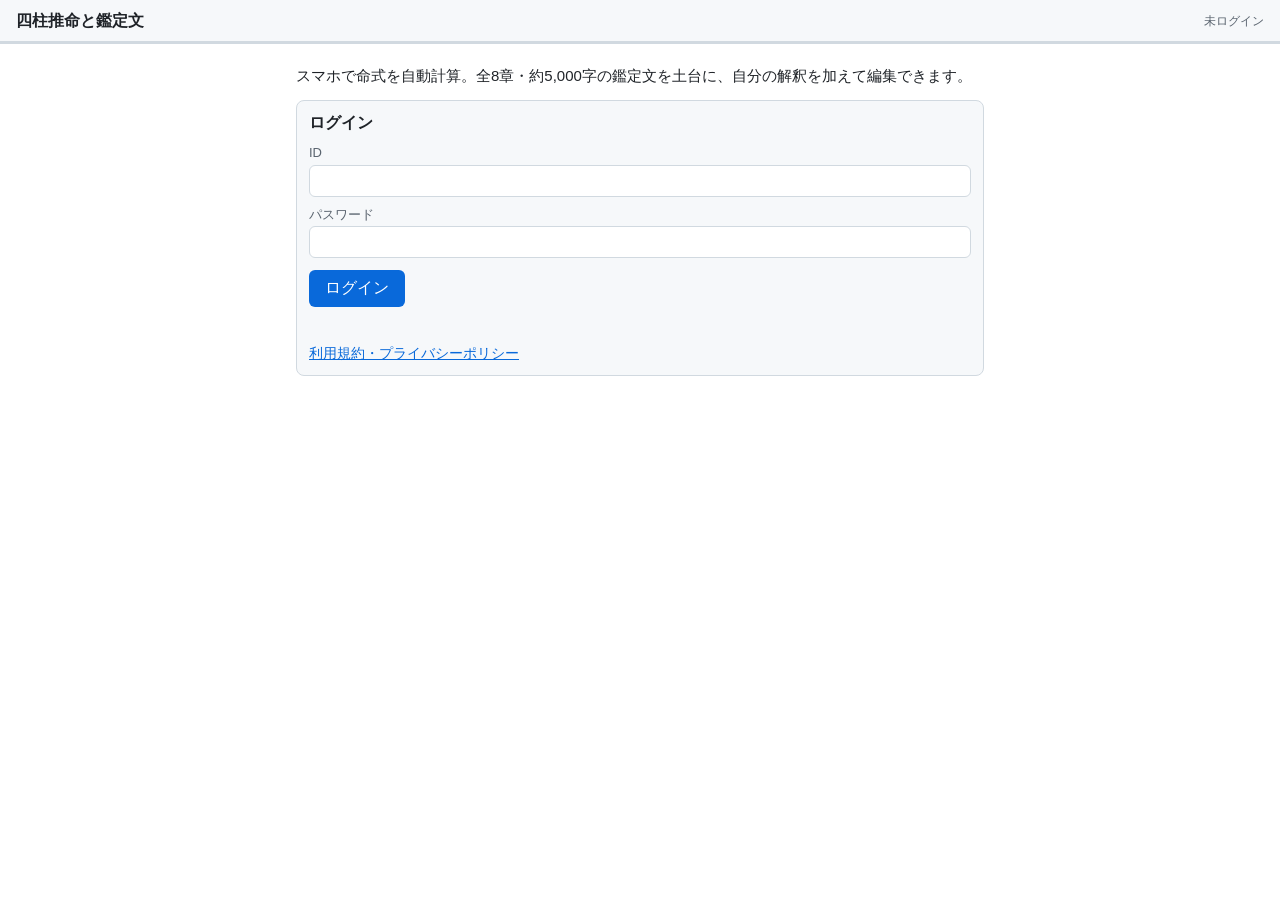
==== commit 475504da: "web: web を更新（a87d477）" ====
--- a/web/index.html
+++ b/web/index.html
@@ -7,20 +7,22 @@
 <meta name="referrer" content="no-referrer">
 <link rel="manifest" href="manifest.json">
 <link rel="stylesheet" href="app.css">
-<title>四柱推命 Web版（試作）</title>
+<title>四柱推命と鑑定文</title>
 </head>
 <body>
 <!-- 画面の構成（docs/web-screen-plan.md §4 の「画面の構成」）：ログイン → メニュー →（鑑定する／設定）。
      1つのページの中で画面（data-screen）を1つずつ出し、ページ内の印（#menu など）で切り替える（ブラウザの戻るで行き来できる） -->
 <header class="app-bar">
   <a id="lnkMenu" class="app-bar-back" href="#menu" hidden>‹ メニュー</a>
-  <span class="app-bar-title">四柱推命 Web版</span>
+  <span class="app-bar-title">四柱推命と鑑定文</span>
   <span id="outSession" class="app-bar-status">未ログイン</span>
 </header>
 <main class="page">
 
   <!-- ログイン（ログインしていないときは、どの画面を開いてもここを出す） -->
   <section id="scrLogin" class="screen" data-screen="login" aria-labelledby="ttlLogin">
+    <!-- サービスの説明（docs/sales-page.md §0 の2行目。商品画像・販売ページと同じ文。ログイン画面にだけ出す） -->
+    <p class="login-lead">スマホで命式を自動計算。<span>全8章・約5,000字</span>の<span>鑑定文</span>を土台に、<span>自分の解釈</span>を加えて<span>編集</span>できます。</p>
     <div class="card">
       <h2 id="ttlLogin" class="card-title">ログイン</h2>
       <label class="field">ID<input id="inpLoginId" autocomplete="username" autocapitalize="off" spellcheck="false"></label>
@@ -86,7 +88,7 @@
       <h3 id="ttlInput" class="card-title">入力</h3>
       <label class="field">氏名（画面の表示だけに使い、サーバーには送りません）<input id="inpName" autocomplete="off" placeholder="例 山田 花子"></label>
       <h4 class="group-title">生年月日・出生時刻</h4>
-      <p class="hint">生年は西暦（1913〜2068年）で、数字は半角でも全角でも入れられます。時刻は24時間表記（午後3時は 15時）。時刻がわからないときは「時」「分」を「不明」にします。</p>
+      <p class="hint">生年は西暦（1913〜2068年）で、数字は半角でも全角でも入れられます。時刻は24時間表記（午後3時は 15時）。時刻がわからないときは「時」「分」を「不明」にします。「分」だけわからないときも、時刻不明として計算します（時柱は出しません）。</p>
       <div class="grid">
         <label class="field">生年（西暦）<input id="inpYear" inputmode="numeric" placeholder="例 1985"></label>
         <label class="field">月<select id="inpMonth" data-range="1-12" data-unit="月"></select></label>
@@ -120,6 +122,9 @@
     <!-- 鑑定結果：計算結果（表の見た目）と鑑定書（紙の見た目）を分ける。鑑定書だけ送ることもあるため（2026-10-21） -->
     <div id="secResult" class="result-area" hidden>
     <section id="secCalc" class="card zone-calc" aria-labelledby="ttlResult">
+      <!-- 印刷だけ：命式・運勢表のページの始まりにも屋号の帯と「〇〇 様　鑑定日」を出す（2026-10-23 ガクさん） -->
+      <div id="outBrandBarCalc" class="brand-bar print-only" hidden><img id="imgBrandBarCalcLogo" class="brand-bar-logo" alt="" hidden><span id="outBrandBarCalcName" class="brand-bar-name"></span></div>
+      <p id="outClientLineCalc" class="client-line print-only"></p>
       <h3 id="ttlResult" class="zone-title">計算結果</h3>
       <div id="outInfo" class="result"></div>
       <h3 id="ttlMeishiki" class="result-group-title">命式詳細</h3>
@@ -144,9 +149,19 @@
 
     <section id="secReport" class="zone-report" aria-labelledby="ttlReport">
       <div id="outBrandBar" class="brand-bar" hidden><img id="imgBrandBarLogo" class="brand-bar-logo" alt="" hidden><span id="outBrandBarName" class="brand-bar-name"></span></div>
+      <p id="outClientLineReport" class="client-line print-only"></p>
       <h3 id="ttlReport" class="report-title">鑑定書</h3>
+      <!-- 鑑定書の使い方（画面だけ。印刷・PDF には出さない）。鑑定文は参考の下書きで、鑑定士が解釈に合わせて書き直す前提（2026-10-23 ガクさん） -->
+      <div class="report-guide" role="note">
+        <p class="report-guide-title">鑑定文は「下書き」です。解釈に合わせて書き直してお使いください</p>
+        <p class="report-guide-text">鑑定文は、計算結果をもとに基本的な読み方を入れた参考の文です。お客さまへの鑑定は、あなたの解釈に合わせて書き直して仕上げてください。</p>
+        <ul class="report-guide-steps">
+          <li><strong>直す</strong>：各文の下の「書き直す」</li>
+          <li><strong>見比べる</strong>：「原文を見る」　<strong>元に戻す</strong>：「原文に戻す」</li>
+          <li>送る・印刷には、直した後の文が載ります</li>
+        </ul>
+      </div>
       <p id="outReportCount" class="report-count"></p>
-      <p class="hint result-hint">各文の下の「書き直す」で直せます。直した文には「原文を見る」（元の文を並べて見る）と「原文に戻す」が出ます。送る・印刷には直した後の文が載ります。</p>
       <div id="outReport" class="result"></div>
       <p id="outReportCountEnd" class="report-count-end"></p>
     </section>
@@ -232,6 +247,7 @@
       <p>メニューの「鑑定する」を開き、生年月日・出生時刻・性別・出生地・蔵干の流派・運勢表の開始日を入れて「鑑定する」を押します。開始日はふつう鑑定する日（「今日にする」で入ります）です。氏名は画面と鑑定書に出すだけで、サーバーには送りません。</p>
       <p>結果は同じページの下に、命式詳細・大運表・年運表・月運表・日運表・鑑定書（第1〜8章）の順に並びます。上の目次を押すと、その場所へ移ります。</p>
       <h3>2. 鑑定書を整える</h3>
+      <p>鑑定文は、計算結果をもとに基本的な読み方を入れた参考の文（下書き）です。お客さまへの鑑定は、あなたの解釈に合わせて書き直して仕上げてください。</p>
       <p>相手に見せない項目は、ページの下の「送る・印刷」の「① 相手に渡す項目を選ぶ」でまとめて外せます（「鑑定書だけにする」もあります）。本文の各項目の「閉じる」でも外せます。鑑定書の文は「書き直す」で直せます。「原文を見る」で元の文を並べて見られ、「原文に戻す」で元に戻ります。各文の字数と、鑑定書の字数（項目・鑑定文・合計。項目名と見出しは数えません）が出ます。鑑定書の最後にも字数が載り、印刷・PDF にも入ります。</p>
       <h3>3. 送る・印刷</h3>
       <p>ページのいちばん下の「送る・印刷」は、① 相手に渡す項目を選ぶ、② 相手に渡す、③ 自分用の記録を残す、の順です。②では「相手に渡す PDF を作る」を押し、「共有する」（LINE・メールなど）か「保存する」で相手に送ります。同じ項目を印刷することもできます。送ったら「相手に送った」を押すと、その時点の控えが残ります。「自分用の記録を残す」では、鑑定の全文とメモを LINE・メールで自分宛てに送れます（LINE は数通に分け、メールは1通にまとめます）。相手に送らない項目には【相手に送らない項目】の印が付きます。メモは記録にだけ入り、相手には送りません。</p>
@@ -271,6 +287,7 @@
 <script src="view_common.js"></script>
 <script src="view_meishiki.js"></script>
 <script src="view_chart.js"></script>
+<script src="view_figure.js"></script>
 <script src="view_fortune.js"></script>
 <script src="view_report.js"></script>
 <script src="view_result.js"></script>
--- a/web/app.css
+++ b/web/app.css
@@ -51,6 +51,8 @@
 #scrKantei .card, .result-group-title { scroll-margin-top: 100px; }   /* 目次で移ったとき、上の帯と目次に隠れない */
 .card { background: var(--color-card); border: 1px solid var(--color-line); border-radius: 8px; padding: 10px 12px; margin: 12px 0; }
 .card-title { font-size: 16px; margin: 0 0 8px; }
+.login-lead { font-size: 15px; line-height: 1.6; margin: 16px 0 0; }   /* ログイン画面のカードの上のサービスの説明 */
+.login-lead span { white-space: nowrap; }   /* 「約5,000字」「鑑定文」などを語の途中で改行しない */
 .group-title { font-size: 14px; margin: 12px 0 2px; }
 .grid { display: grid; grid-template-columns: repeat(auto-fill, minmax(140px, 1fr)); gap: 8px; }
 /* 時・分は狭いスマホでも同じ行に並べる（広い幅では他の行と同じ列幅） */
@@ -74,6 +76,14 @@
 /* マニュアル */
 .manual h3 { font-size: 15px; margin: 14px 0 4px; color: var(--color-brand, var(--color-text)); }
 .manual p { margin: 4px 0; font-size: 14px; line-height: 1.7; }
+/* 確かめる窓（view_common.js の askConfirm。window.confirm の代わり） */
+.confirm-overlay { position: fixed; inset: 0; z-index: 100; display: flex; align-items: center; justify-content: center; padding: 16px; background: rgba(31, 35, 40, 0.45); }
+.confirm-box { width: 100%; max-width: 420px; padding: 16px; background: #fff; border-radius: 12px; box-shadow: 0 8px 24px rgba(31, 35, 40, 0.25); }
+.confirm-message { margin: 0 0 14px; font-size: 15px; line-height: 1.7; }
+.confirm-buttons { display: flex; justify-content: flex-end; gap: 8px; flex-wrap: wrap; }
+.confirm-buttons .btn { margin: 0; }
+.edit-empty { margin: 4px 0; color: var(--color-ng); font-size: 14px; }
+.edit-flash { margin-left: 8px; font-size: 13px; color: var(--color-ok); font-weight: bold; }
 /* 利用規約・プライバシーポリシー（同意の画面と、いつでも読める画面。terms.js が書く） */
 .terms + .terms { margin-top: 20px; padding-top: 12px; border-top: 1px solid var(--color-line); }
 .terms-title { font-size: 17px; margin: 4px 0 8px; color: var(--color-brand, var(--color-text)); }
@@ -91,11 +101,20 @@
 .zone-title { font-size: 18px; margin: 4px 0 8px; color: var(--color-brand, var(--color-text)); }
 .zone-report { margin: 20px 0 12px; padding: 20px 18px 24px; background: var(--color-paper); border: 1px solid var(--color-paper-line); border-top: 4px solid var(--color-brand, var(--color-accent)); box-shadow: 0 2px 10px rgba(31, 35, 40, 0.10); }
 .report-title { margin: 4px 0 2px; text-align: center; font-family: var(--font-report); font-size: 26px; letter-spacing: 0.3em; color: var(--color-brand, var(--color-text)); }
-.report-count { margin: 0 0 8px; text-align: left; font-size: 13px; color: var(--color-sub); font-variant-numeric: tabular-nums; word-break: keep-all; overflow-wrap: anywhere; }
+.report-count { margin: 0 0 12px; text-align: left; font-variant-numeric: tabular-nums; }
+.report-count:empty { display: none; }
+.report-count-total { display: block; font-size: 17px; font-weight: bold; color: var(--color-text); }
+.report-count-detail { display: block; font-size: 14px; color: var(--color-text); }
+.report-count-rule { display: block; font-size: 12px; color: var(--color-sub); }
+/* 鑑定書の使い方（画面だけ）。補足ではなく使い方として目立たせる */
+.report-guide { margin: 8px 0 12px; padding: 12px 14px; background: #fff8e6; border: 1px solid var(--color-closed-line); border-left: 6px solid var(--color-closed-line); border-radius: 8px; font-family: -apple-system, "Hiragino Sans", "Noto Sans JP", sans-serif; }
+.report-guide-title { margin: 0 0 6px; font-size: 15px; font-weight: bold; line-height: 1.6; }
+.report-guide-text { margin: 0 0 6px; font-size: 14px; line-height: 1.7; }
+.report-guide-steps { margin: 0; padding-left: 1.3em; font-size: 14px; line-height: 1.8; }
 /* 鑑定書の最後の字数（印刷・納品物にも載せる。送る分だけ） */
 .report-count-end { margin: 24px 0 0; padding-top: 8px; border-top: 1px solid var(--color-paper-line); text-align: right; font-family: var(--font-report); font-size: 14px; color: var(--color-sub); font-variant-numeric: tabular-nums; word-break: keep-all; overflow-wrap: anywhere; }
 .report-count-end:empty { display: none; }
-.zone-report .report-chapter > .result-block-title { font-family: var(--font-report); font-size: 18px; border-left: 0; padding: 0 0 4px; border-bottom: 1px solid var(--color-paper-line); }
+.zone-report .report-chapter > .result-block-title, .zone-report .report-extra > .result-block-title { font-family: var(--font-report); font-size: 18px; border-left: 0; padding: 0 0 4px; border-bottom: 1px solid var(--color-paper-line); }
 .zone-report .report-text, .zone-report .edit-current p { font-family: var(--font-report); font-size: 16px; line-height: 1.9; }
 .zone-report .report-subheading { font-family: var(--font-report); font-size: 15px; }
 .zone-report .result-table th, .zone-report .result-table td { border-color: var(--color-paper-line); }
@@ -110,17 +129,30 @@
 .result-table th, .result-table td { border: 1px solid var(--color-line); padding: 4px 6px; text-align: center; white-space: nowrap; }
 .result-table thead th { background: var(--color-card); font-weight: bold; }
 html[data-brand-color] .result-table thead th { background: var(--color-brand); color: #fff; border-color: var(--color-brand); }
+/* 鑑定書の章の見出しも決めた色にする（PDF と同じ。画面・印刷とも） */
+html[data-brand-color] #outReport .result-block:not(.is-closed) > .result-block-title { color: var(--color-brand); }   /* 閉じた章は閉じた色のまま（Codex P2） */
 .result-table tbody th { background: var(--color-card); font-weight: normal; text-align: left; }
 .result-table.is-info td { text-align: left; }
 .result-table.is-wide { font-size: 13px; }
 .result-table.is-wide tbody th { text-align: center; }
+.result-table.is-fortune td { white-space: pre; }   /* 通変星などの欄の2行目は評価（REVIEW A-17） */
 .result-table.is-fortune td:last-child { white-space: normal; min-width: 12em; text-align: left; }
 .result-table.is-report td { white-space: pre-wrap; text-align: left; }
 .result-table.is-report td:last-child { min-width: 12em; }
-.report-chapter { margin-top: 20px; }
+.report-chapter, .report-extra { margin-top: 20px; }
 .report-heading { font-size: 14px; margin: 10px 0 4px; color: var(--color-sub); }
 .report-subheading { font-size: 14px; margin: 8px 0 2px; }
 .report-text { line-height: 1.7; }
+/* 鑑定書のわかりやすさ（段階1。2026-10-27）：根拠の枠・豆知識・ひと目でわかるあなたのキーワード */
+.result-box.report-basis { margin: 14px 0 6px; padding: 4px 12px 2px; background: #f4f6f8; border: 1px solid var(--color-paper-line); border-radius: 6px; }
+.result-box.report-basis .result-table td { background: #fff; }
+/* 段階3：章のアイコン（見出しの字の前）・要の一文の枠（左に章の色の線）・用語ミニ辞典の用語の太字 */
+.section-icon { width: 1.25em; height: 1.25em; margin-right: 0.35em; vertical-align: -0.22em; flex: none; }
+.result-box.report-key { margin: 10px 0 8px; padding: 2px 12px 4px; background: #fafbfc; border: 1px solid var(--color-paper-line); border-left: 5px solid var(--box-color, var(--color-line)); border-radius: 4px; }
+.result-text .term { font-weight: bold; }
+.zone-report .report-tip, .zone-report .report-tip .edit-current p, .zone-report .edit-current p.report-tip { font-size: 13px; line-height: 1.7; color: var(--color-sub); }
+.zone-report .edit-current p.report-keywords { font-size: 20px; font-weight: bold; letter-spacing: 0.05em; }
+.zone-report .report-glance > .result-block-title { color: var(--color-brand, var(--color-text)); }
 /* 折れ線グラフ（縦軸 0〜100）。点が多いときは枠の中で横に動かす */
 .chart { margin: 4px 0 8px; }
 .chart-title { font-size: 14px; margin: 0 0 2px; }
@@ -129,6 +161,12 @@
 .chart-grid { stroke: var(--color-line); stroke-width: 1; }
 .chart-axis { fill: var(--color-sub); font-size: 11px; }
 .chart-line { fill: none; stroke-width: 2; }
+.chart-mark { stroke-width: 2; stroke-dasharray: 4 3; }
+.chart-mark-label { font-size: 11px; font-weight: bold; }
+/* 鑑定書の図（view_figure.js）。幅いっぱいに広げ、広い画面では大きくなりすぎない */
+.figure { margin: 6px 0 10px; max-width: 480px; }
+.figure svg { display: block; width: 100%; height: auto; }
+.figure-text { font-family: -apple-system, "Hiragino Sans", "Noto Sans JP", sans-serif; }
 /* 項目の開閉（段階3a-2）。閉じた項目は見出しとボタンだけを出す（送る・印刷に載せない） */
 .section-toggle { font-size: 13px; padding: 3px 10px; margin: 0 0 4px; border: 1px solid var(--color-line); border-radius: 6px; background: #fff; color: var(--color-accent); }
 /* 閉じた項目は色の枠で示す（中身は隠す。2026-10-21） */
@@ -157,6 +195,8 @@
 .brand-bar[hidden] { display: none; }
 .brand-bar-logo { display: block; max-height: 48px; max-width: 40%; }
 .brand-bar-logo[hidden] { display: none; }
+.print-only { display: none; }
+.client-line { margin: 0 0 8px; text-align: right; }
 .brand-bar-name { font-weight: bold; color: var(--color-brand, var(--color-text)); word-break: break-word; }
 .brand-logo-preview { display: block; max-height: 64px; max-width: 100%; margin: 0 0 8px; background: #fff; border: 1px solid var(--color-line); }
 .brand-logo-preview[hidden] { display: none; }
@@ -200,7 +240,7 @@
 @media print {
   body { font-size: 12pt; }
   .page { max-width: none; padding: 0; }
-  .app-bar, .screen-title, .toc, .result-hint, .report-count, #secInput, #secSend, .section-toggle, .result-block.is-closed { display: none !important; }
+  .app-bar, .screen-title, .toc, .result-hint, .report-guide, .report-count, .confirm-overlay, #secInput, #secSend, .section-toggle, .result-block.is-closed { display: none !important; }
   .screen:not(#scrKantei) { display: none !important; }
   .zone-calc, .zone-report { border: 0; box-shadow: none; background: none; padding: 0; margin: 0; }
   .zone-report { break-before: page; }
@@ -211,15 +251,20 @@
   .fortune-group:has(.result-group-title.is-all-closed) { display: none; }
   .result-table { font-size: 11pt; width: 100%; }
   .result-table th, .result-table td { white-space: normal; padding: 3px 5px; }
-  .result-table thead th { -webkit-print-color-adjust: exact; print-color-adjust: exact; }
-  .edit-note, .edit-controls, .edit-original, .edit-input { display: none !important; }   /* 書き直した後の文だけを出す */
+  .result-table.is-fortune td { white-space: pre-line; }   /* 評価の2行目は印刷でも改行（REVIEW A-17） */
+  .result-table thead th, .result-box, .section-icon { -webkit-print-color-adjust: exact; print-color-adjust: exact; }
+  .edit-note, .edit-controls, .edit-original, .edit-input, .edit-empty { display: none !important; }    /* 書き直した後の文だけを出す（空にした文の知らせも出さない） */
   .edit-block.is-editing > .edit-current { display: block; }
   .edit-block.is-edited > .edit-current { border-left: 0; padding-left: 0; }
   .zone-title { margin-top: 0; }
   .table-wrap { overflow: visible; }
-  .result-table tr, .chart, .result-block-title { break-inside: avoid; }
+  .result-table tr, .chart, .figure, .result-block-title { break-inside: avoid; }
   .result-block-title { break-after: avoid; }
   .brand-bar { break-after: avoid; }
+  .print-only:not([hidden]) { display: block; }
+  .brand-bar.print-only:not([hidden]) { display: flex; }
+  .client-line { break-after: avoid; }
+  .client-line:empty { display: none; }
   .chart-wrap { overflow: visible; border: 0; }
   .chart-wrap svg { max-width: 100%; height: auto; }
 }
